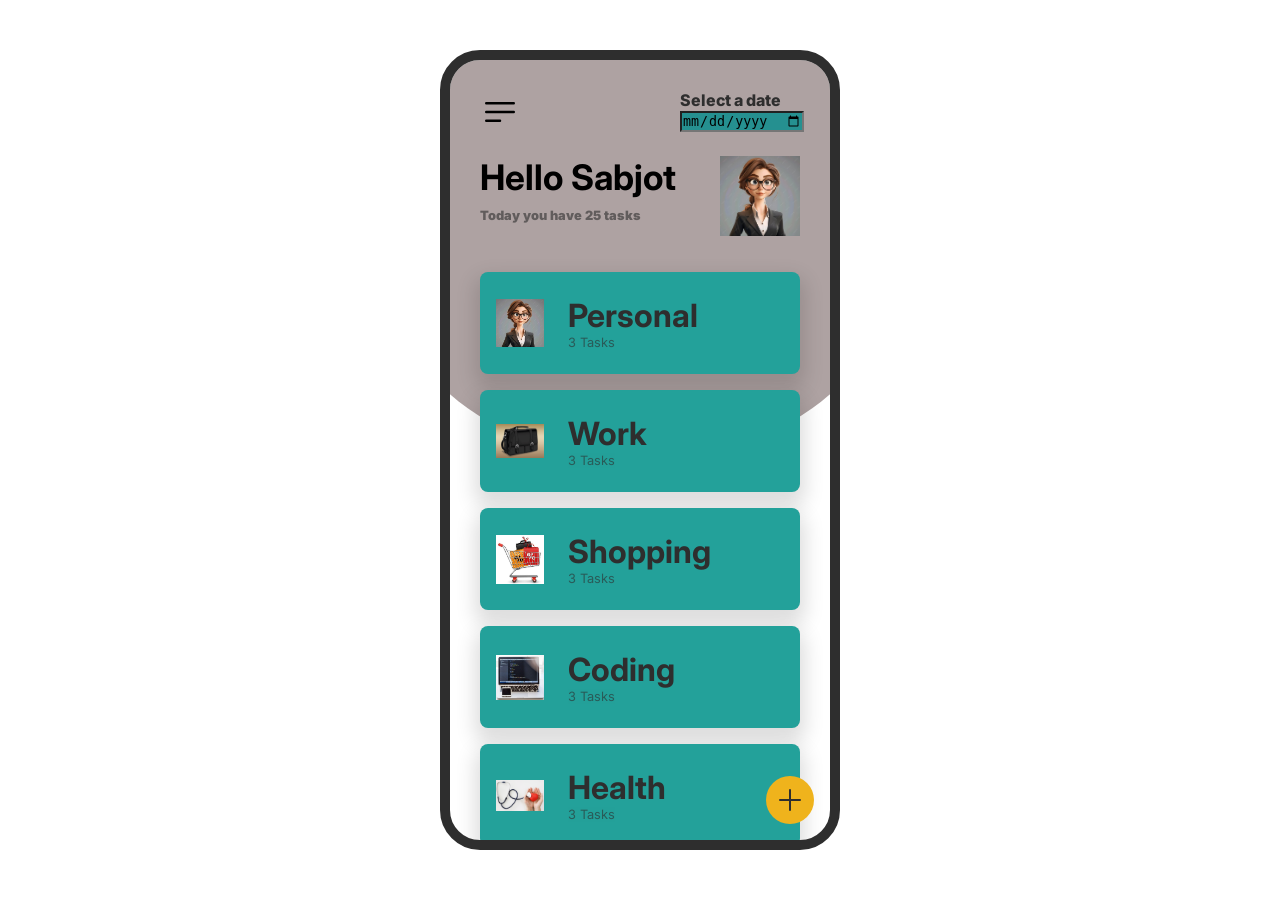
==== index.html @ fccd9f41 "first commit" ====
<!DOCTYPE html>
<html lang="en">
<head>
    <meta charset="UTF-8">
    <meta name="viewport" content="width=device-width, initial-scale=1.0">
    <link rel="stylesheet" href="style.css">
    <title>To Do List App</title>
</head>
<body>
    <div class="wrapper show category">
        <div class="screen-backdrop"></div>
        <div class="screen home-screen">
            <div class="head-wrapper">
                <label class="taskdate">Select a date</label>
                <input type="date" id="taskdate" name="taskdate" class ="date-picker"> 
                <div class="menu-btn">
                    <svg
                      xmlns="http://www.w3.org/2000/svg"
                      fill="none"
                      viewBox="0 0 24 24"
                      stroke-width="1.5"
                      stroke="currentcolor"
                      class="w-6 h-6"
                    >
                      <path
                        stroke-linecap="round" 
                        stroke-linejoin="round" 
                        d="M3.75 6.75h16.5M3.75 12h16.5m-16.5 5.25H12"
                       />
                    </svg>
                </div>
                <div class="welcome">
                    <div class="content">
                        <h1>Hello Sabjot</h1>
                        <p>Today you have <span class="totalTasks">5</span> tasks</p>
                    </div>
                    <div class="img">
                        <div class="backdrop"></div>
                        <img src="girl image.jpg " alt=""/>
            </div>    
        </div>    
        </div>
        <!--- Categories -->
        <div class="categories-wrapper">
            <div class="categories">
                <div class="category">
                    <div class ="left">
                        <img src="https://img.freepik.com/premium-photo/cartoon-image-girl-wearing-glasses-suit_1026950-75979.jpg?w=740" alt="">
                        <div class="content">
                            <h1>Personal</h1>
                            <p> 5  Tasks</p>

                        </div>
                    </div>
                    <div class="options">
                        <div class="toggle-btn">
                            <svg
                               xmlns="http://www.w3.org/2000/svg"
                               fill="none"
                               viewBox="0 0 24 24"
                               stroke-width="1.5"
                               stroke="currentcolor"
                               class="w-6 h-6"
                            >
                              <path
                                stroke-linecap="round"
                                stroke-linejoin="round"
                                d="M12 6.75a.75.75 0 110-1.5.75.75 0 010
                                1.5zM12 12.75a.75.75 0 110-1.5.75.75 0
                                010 1.5zM12 18.75a.75.75 0 110-1.5.75.75
                                0 010 1.5z"
                              />
                             </svg>
                        </div>
                    </div>
            </div>  
                </div>
        </div>
        </div>
    <!-- task screen -->
     <div class="screen category-screen">
        <div class="head-wrapper">
            <div class="back-btn">
                <svg
                  xmlns="http://www.w3.org/2000/svg"
                  fill="none"
                  viewBox="0 0 24 24"
                  stroke-width="1.5"
                  stroke="currentcolor"
                  class="w-6 h-6"
                 >
                  <path
                  stroke-linecap="round"
                  stroke-linejoin="round"
                  d="M6.75 15.75L3 12m0 0l3.75-3.75M3 12h18"
                  />
                </svg>
            </div>
            <div class="options">
                <svg
                  xmlns="http://www.w3.org/2000/svg"
                  fill="none"
                  viewBox="0 0 24 24"
                  stroke-width="1.5"
                  stroke="currentcolor"
                  class="w-6 h-6"
                >
                  <path
                    stroke-linecap="round"
                    stroke-linejoin="round"
                    d="M12 6.75a.75.75 0 110-1.5.75.75 0 010
                    1.5zM12 12.75a.75.75 0 110-1.5.75.75 0
                    010 1.5zM12 18.75a.75.75 0 110-1.5.75.75
                    0 010 1.5z"
                    />
                </svg>
            </div>
        </div>
        <div class="category-details">
            <img src="https://cdn.pixabay.com/photo/2021/08/23/07/40/dollar-6566982_1280.jpg " alt=" " height="80px" width="80px" id="category-img">
            <div class="details">
                <p class="category-tasks">8 tasks</p>
                <h1 class="category-title">Personal</h1>
            </div> 
        </div>
        <div class="tasks-wrapper">
            <div class="tasks">
                <div class="task-wrapper">
                    <label for="task" class="task">
                        <input type="checkbox" name="" id="task">
                        <span class="checkmark">
                            <svg
                              xmlns="http://www.w3.org/2000/svg"
                              fill="none"
                              viewbox="0 0 24 24"
                              stroke-width="1.5"
                              stroke="currentcolor"
                              class="w-6 h-6"
                            >
                              <path
                                stoke-linecap="round"
                                stroke-linejoin="round"
                                d="M4.5 12.75l6 6 9-13.5"
                                />
                            </svg>
                        </span>
                        <p> buy a new car </p>

                    </label>
                    <div class="delete">
                        <svg
                          xmlns="http://www.w3.org/2000/svg"
                          fill="none"
                          viewBox="0 0 24 24"
                          stroke-width="1.5"
                          stroke="currentColor"
                          class="w-6 h-6"
                          >
                          <path
                            stroke-linecap="round"
                            stroke-linejoin="round"
                            d="M14.74 9l-.346 9m-4.788 0L9.26 9m9.968-3.21c.342.052.682.107 1.022.166m-1.022-.165L18.16 19.673a2.25 2.25 0 01-2.244 2.077H8.084a2.25 2.25 0 01-2.244-2.077L4.772 5.79m14.456 0a48.108 48.108 0 00-3.478-.397m-12 .562c.34-.059.68-.114 1.022-.165m0 0a48.11 48.11 0 013.478-.397m7.5 0v-.916c0-1.18-.91-2.164-2.09-2.201a51.964 51.964 0 00-3.32 0c-1.18.037-2.09 1.022-2.09 2.201v.916m7.5 0a48.667 48.667 0 00-7.5 0"
                         />
                        </svg>
                    </div>
                </div>
            </div>
         </div>
    </div>

    <!-- add task -->
     <div class="add-task-btn">
        <svg 
          xmlns="http://www.w3.org/2000/svg"
          fill="none"
          viewBox="0 0 24 24"
          stroke-width="1.5"
          stroke="currentColor"
          class="w-6 h-6"
        >
         <path
         stroke-linecap="round"
         stroke-linejoin="round"
         d="M12 4.5v15m7.5-7.5h-15"
         />
        </svg>
     </div>
     <!-- backdrop -->
      <div class="black-backdrop"></div>

     <!-- add task form -->
      <div class="add-task">
        <div class="add-task-backdrop"></div>
        <h1 class="heading">Add Task</h1>
        <div class="input-group">
            <label for="task-input">Task</label>
            <input type="text" id="task-input" required/>
        </div>
        <div class="input-group">
            <label for="category-select">category</label>
            <select name="" id="category-select">
                <option value="personal">Personal</option>
            </select>
        </div>
        <div class="btns">
            <button class="cancel-btn">Cancel</button>
            <button class="add-btn">Add</button>   

        </div>
        </div>
      </div>
      </div>
     </div>
    </div>
    <script src="script.js"></script>
</body>
</html>
---- style.css ----
@import url(https://fonts.googleapis.com/css?family=Inter:100,200,300,regular,500,600,700,800,900);

*{
    margin: 0%;
    padding:0%;
    box-sizing: border-box;
}
::-webkit-scrollbar{
    width: 0;
}
body{
    min-height: 100vh;
    color:#2e2e2e;
    background-color: #fff;
    display: flex;
    align-items: center;
    justify-content: center;
    font-family: "Inter",sans-serif;
}
.wrapper{
    position: relative;
    height: 100vh;
    width: 100%;
    overflow: hidden;
    padding:30px 0;
    display: flex;
}
@media (min-width:768px) {
    .wrapper{
        height: 50rem;
        width:25rem;
        border-radius: 40px; 
        border:10px solid #2e2e2e;
        padding:30px 0;
    }
}
.wrapper .screen{
    flex:1;
    min-width:100%;
    transition:all 0.3s;
}
.wrapper.show-category .home-screen{
    transform:translateX(-100%);

}
.wrapper.show-category .category-screen{
    transform:translateX(-100%);
}
.wrapper.show-category .screen-backdrop{
    transform:translate(-50%,-60%);
}

.screen-backdrop{
    width:135%;
    height:25rem;
    position: absolute;
    top:0;
    left:50%;
    z-index:-1;
    transform:translateX(-50%);
    border-radius:0 0 50% 50%;
    background-color:rgb(174, 162, 162);
    transition: all 0.3s;  
}

.head-wrapper{
    padding:0 30px ;
}
.taskdate{
    margin-left:200px;
    font-weight: 800;
    font-size: 1rem;
}
.date-picker{
    margin-left: 200px;
    background-color: rgb(37, 144, 144);

}
.menu-btn{
    width: 2.5rem;
    cursor: pointer;
    color:black;
    margin-top: -40px;
}

.welcome{
    display:flex;
    justify-content: space-between;
    margin-top: 20px;
    color:black;

}
.welcome h1{
    font-size: 2.2rem;
}
.welcome p{
    font-weight:1000;
    color:#fff;
    margin-top: 10px;
    font-size: 2.2rem;
    
}

.welcome .img{
    position:relative;
}
.welcome .img img{
    width:5rem;
   /* border-radius: 50%;*/
}
.welcome .img .backdrop{
    position: absolute;
    top:0;
    left:40%;
    transform: translateX(-50%);
    width:3.8rem;
    height:4rem;
    border-radius: 50%;
    background-color: #fdfbe5;
    z-index:-1;

}
.categories-wrapper{
    margin-top:1rem;
    height:calc(100% - 8rem);
   /* background-color:rgb(235, 117, 117);*/
    padding:0 30px;
    padding-bottom: 20px;
    overflow: auto;
}
.categories{
    padding-top: 1rem;
    display: flex ;
    flex-direction:column;
    gap:1rem;
}
.categories .category{
    background-color:rgb(35, 161, 154);
    border-radius: 0.5rem;
    padding: 1.5rem 1rem;
    cursor: pointer;
    display: flex;
    justify-content: space-between;
    box-shadow: 0 10px 20px 5px #00000023;
    transition:all 0.3s
}
.categories .category:hover{
    transform: translateY(-5px);
    box-shadow: 0 10px 20px 5px #00000040;
}
.category .left{
    display: flex;
    gap:1.5rem ;
    align-items: center;
}
.category .left img{
    width: 3rem;
}
.categories .content h1 {
    font-size: 2rem;
}
.category .content p {
    color:#2e2e2e;
    font-size: 0.8rem;
    opacity: 0.6;
}
.category-tasks{
    font-weight: 700;
    font-size: 30px;
    color:rgb(202, 152, 24);

}
.category-title{
    color:maroon;
}
.category .options{
    opacity:0;
    visibility: hidden;
    transition:all 0.3s;
}
.category:hover .options{
    opacity:1;
    visibility: visible;

}
.category .toggle-btn{
    width:2rem;
    cursor: pointer;
    opacity:0.6;

}
/* tasks screen*/
.category-screen .head-wrapper{
    display: flex;
    justify-content: space-between;
    align-items: center;
}
.category-screen .head-wrapper svg{
    width: 2rem;
    cursor:pointer;
    color: #2e2e2e;
}
.category-details{
    padding:0 30px;
    margin-top: 7rem;
    display:flex;
    align-items:center;
    gap:1rem;

}
/*.tasks-wrapper{
    background-color:lightpink;
    border-radius: 10%;
};*/

.category-details img{
    width: 5rem;
    height: 5rem;
}
.category-details .details p{
    opacity:0.6;
}
/* tasks*/
.tasks-wrapper{
    padding:0 30px;
    margin-top:1rem;
    height:calc(100% - 12rem);
    padding-bottom:20px;
    overflow:auto;
}

.no-tasks{
    margin-top: 5rem;
    text-align: center;
    font-size: 1.5rem;
    opacity:0.6;
}
.tasks{
    padding-top: 1rem;
    display: flex;
    flex-direction: column;
    gap: 1rem;
}
.task-wrapper{
    display: flex;
    justify-content: space-between;
    align-items:center;
}
.task{
    display: flex;
    gap:0.5rem;
    align-items: center;
    font-size: 0.7rem;
    font-weight: 800;
    width: max-content;
    cursor: pointer;
}
.task input{
    display: none;
}

.task .checkmark{
    width:1rem;
    height:1rem;
    border-radius:40%;
    border:3px solid #2e2e2e;
    display:flex;
    align-items: center;
    justify-content: center;
    margin-left: -20px;

}
.task .checkmark svg{
    width:1rem;
    color:#2e2e2e;  
    opacity:0;
    transition:all 0.3s; 
}
.task:hover .checkmark svg{
    opacity:1;

}
.task .checkmark svg path{
    stroke-width:3;
}
.task input:checked~.checkmark{
    background-color: #2e2e2e;

}
.task input:checked~.checkmark svg{
    opacity:1;
    color:#fff;
}
.task input:checked~p{
    text-decoration: line-through;
    opacity: 0.6;
}
.task-wrapper .delete{
    min-width: 2rem;
    height: 2rem;
    padding: 0.5rem;
    border-radius: 50%;
    color:#2e2e2e;
    cursor:pointer;
    background-color:rgba(0, 0, 0, 0.031);
    opacity:0;
    visibility: hidden;
    transition: all 0.3s;

}
.task-wrapper:hover .delete{
    visibility:hidden;
    opacity: 1;

}
.task-wrapper .delete:hover{
    visibility: visible;
    opacity:1;

}
.task-wrapper .delete:hover{
    color: red;
    background-color:rgba(0, 0, 0, 0.1) ;
}
/* add task*/
.add-task-btn{
    position: absolute;
    bottom: 1rem;
    right: 1rem;
    width: 3rem;
    height: 3rem;
    border-radius: 50%;
    cursor: pointer;
    display: flex;
    align-self: center;
    justify-content: center;
    background-color:rgb(239, 179, 28);
    transition: all 0.3s;

}
.add-task-btn.active{
    z-index:1;
    bottom:20rem;
    transform:rotate(45deg);

}
.add-task-btn:hover{
    transform: scale(1.1);
}
.add-task-btn svg{
    width:2rem;
    color:#2e2e2e;
}
.add-task{
    position: absolute;
    bottom: -100%;
    left: 0;
    width:100%;
    padding:20px 30px;
    transition: all 0.3s;
}


.add-task.active{
    bottom:0;
}
.add-task .heading{
    font-size: 2rem;
    margin-bottom: 4.5rem;
    display: flex;
    align-items: center;
    justify-content: center;
    font-weight: 800;
    
}
.input-group{
    position: relative;
    margin-bottom: 20px;
}

.input-group input,
.input-group label{
    display: block;
    width: 100%;


}
#category-select{
  /*  background-color:;*/
    font-weight: 700;
    font-size: 20px;
}
#task-input{
  /*  background-color:;*/
    font-size: 20px;
}

.input-group input,
.input-group select{
    width:100%;
    border:3px solid #2e2e2e;
    border-radius: 10px;
    padding:10px;
    font-size:20px;

}
.input-group label{
    width:max-content;
    padding:0 50px;
    margin-top:5px;
    font-size: 20px;
    color:black;
    margin-bottom: 5px;
}
.btns{
    display: flex;
    gap:1rem;
    justify-content: flex-end;
    align-items: center;

}
.btns button{
    z-index:2;
    padding:10px 20px;
    border-radius:10px;
    border:3px solid black;
    outline:none;
    font-size: 18px;
    font-weight: 600;
    cursor:pointer;
    
}
.btns button.add-btn{
    background-color: #79c5f4;
    color:#2e2e2e

}
.btns button.cancel-btn{
    background-color:rgb(207, 78, 104);

}
.add-task-backdrop{
    position: absolute;
    bottom:0;
    left:50%;
    transform: translateX(-50%);
    width:135%;
    height: 20rem;
    border-radius: 50% 50% 0 0;
  /*  background-color:;*/
   /* border-top:1px solid red;*/

}
.black-backdrop{
    position: absolute;
    top:0;
    left:0;
    width:100%;
    height:100%;
    backdrop-filter: blur(5px);
    background-color: #00000023;
    opacity:0;
    visibility: hidden;
    transition: all 0.3s;

}

.black-backdrop.active{
    opacity:1;
    visibility:visible;
}
.delete{
    height:15px;
    width:15px;
    color: crimson; 
    margin-left: 330px;
    margin-top: -18px;

}
.delete:hover{
    visibility: visible;
    opacity:1;
    cursor: pointer;
}
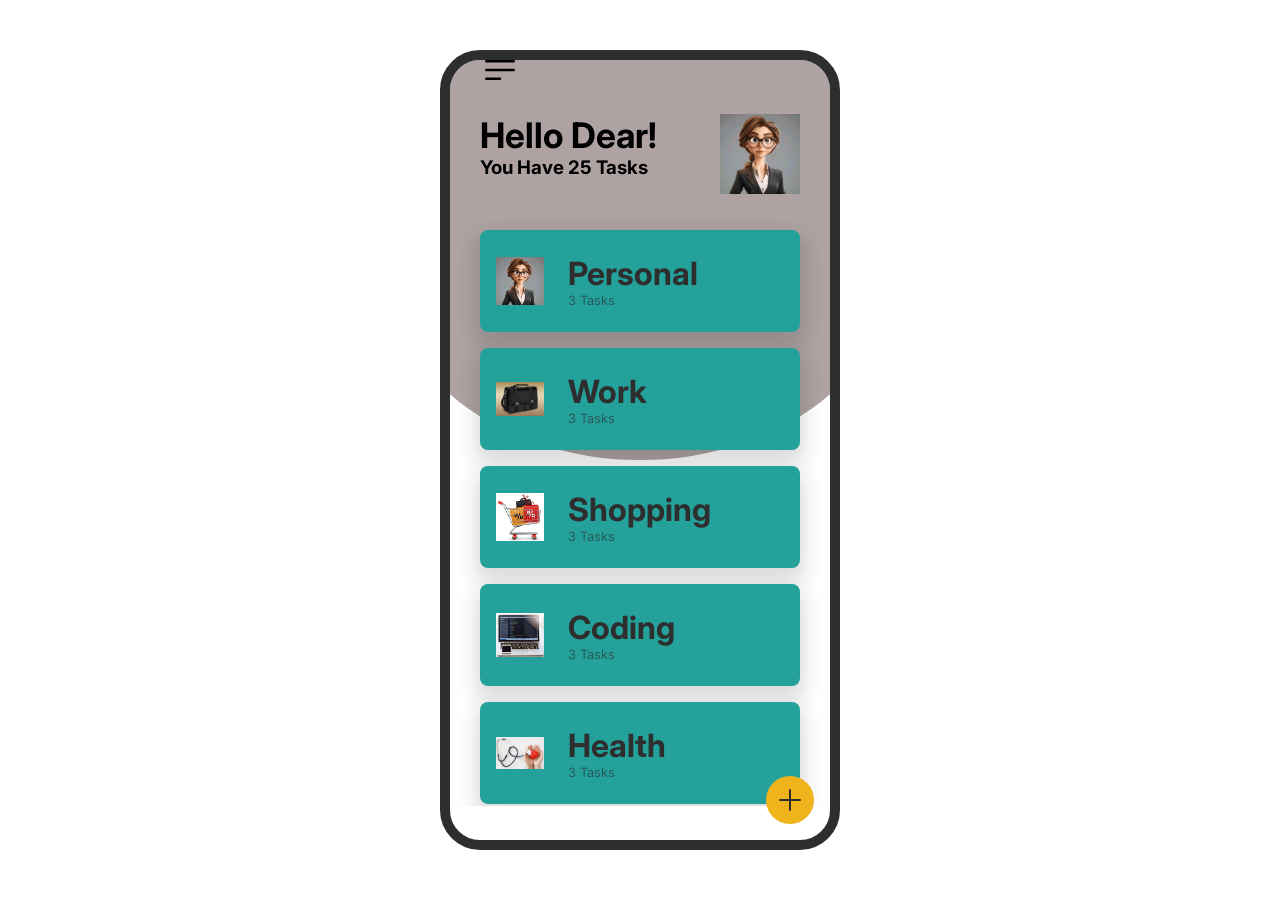
==== commit c6615c37: "Update index.html Signed-off-by: SabjotSampla <sabjotsampla03@gmail.com>" ====
--- a/index.html
+++ b/index.html
@@ -10,9 +10,7 @@
     <div class="wrapper show category">
         <div class="screen-backdrop"></div>
         <div class="screen home-screen">
-            <div class="head-wrapper">
-                <label class="taskdate">Select a date</label>
-                <input type="date" id="taskdate" name="taskdate" class ="date-picker"> 
+            <div class="head-wrapper"> 
                 <div class="menu-btn">
                     <svg
                       xmlns="http://www.w3.org/2000/svg"
@@ -31,8 +29,8 @@
                 </div>
                 <div class="welcome">
                     <div class="content">
-                        <h1>Hello Sabjot</h1>
-                        <p>Today you have <span class="totalTasks">5</span> tasks</p>
+                        <h1>Hello Dear!</h1>
+                        <h3> You Have <span class="totalTasks">5</span> Tasks</h3>
                     </div>
                     <div class="img">
                         <div class="backdrop"></div>
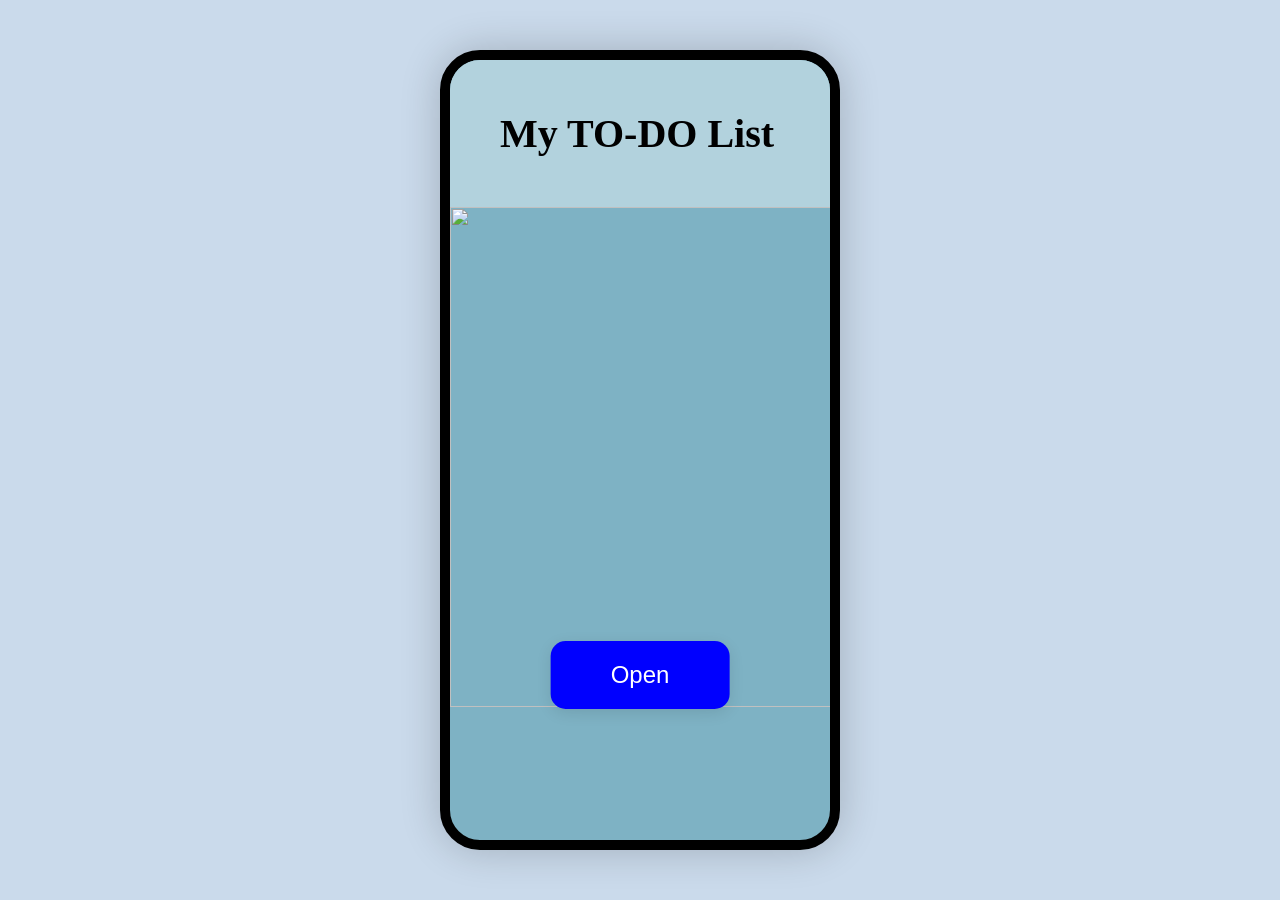
==== commit 1659ec4a: "Rename index2.html to index.html Signed-off-by: SabjotSampla <sabjotsampla03@gmail.com>" ====
--- a/index.html
+++ b/index.html
@@ -1,220 +1,97 @@
 <!DOCTYPE html>
 <html lang="en">
+
 <head>
     <meta charset="UTF-8">
     <meta name="viewport" content="width=device-width, initial-scale=1.0">
-    <link rel="stylesheet" href="style.css">
-    <title>To Do List App</title>
+    <title>Phone Outline</title>
+    
+    <style>
+        * {
+            margin: 0;
+            padding: 0;
+            box-sizing: border-box;
+        }
+
+        body {
+            min-height: 100vh;
+            display: flex;
+            justify-content: center;
+            align-items: center;
+            background: rgb(202, 218, 235);
+            font-family: Arial, sans-serif;
+        }
+        @media(min-width:768px){
+
+        .phone-container {
+            width:25rem ;
+            height: 50rem;
+            background:rgb(126, 178, 196);
+            border-radius: 40px;
+           /* padding: 20px;*/
+            border: solid black 10px;
+            /* display: flex;
+            justify-content: center;
+            align-items: center; */
+            box-shadow: 0 0 40px rgba(0, 0, 0, 0.2);
+            overflow: hidden;
+        }
+    }
+
+        img{
+            height:500px;
+            width:400px;
+        
+        }
+        h1{
+            font-size: 40px;
+            font-family: 'Times New Roman', Times, serif;
+            font-weight: 800;
+            background-color: rgb(178, 210, 221);
+            padding:50px;
+            
+        }
+
+        .open-button {
+            position: absolute;
+            top: 75%;
+            left: 50%;
+            transform: translate(-50%, -50%);
+            padding: 20px 60px;
+            font-size: 24px;
+            border: none;
+            border-radius: 15px;
+            background:blue;
+            color: white;
+            cursor: pointer;
+            box-shadow: 0 4px 15px rgba(0, 0, 0, 0.1);
+            transition: all 0.3s ease;
+        }
+
+        .open-button:hover {
+            transform: translate(-50%, -52%);
+            box-shadow: 0 6px 20px rgba(0, 0, 0, 0.2);
+            background: rgb(184, 70, 87);
+        }
+
+        .open-button:active {
+            transform: translate(-50%, -50%);
+            box-shadow: 0 2px 10px rgba(0, 0, 0, 0.1);
+        }
+    </style>
 </head>
+
 <body>
-    <div class="wrapper show category">
-        <div class="screen-backdrop"></div>
-        <div class="screen home-screen">
-            <div class="head-wrapper"> 
-                <div class="menu-btn">
-                    <svg
-                      xmlns="http://www.w3.org/2000/svg"
-                      fill="none"
-                      viewBox="0 0 24 24"
-                      stroke-width="1.5"
-                      stroke="currentcolor"
-                      class="w-6 h-6"
-                    >
-                      <path
-                        stroke-linecap="round" 
-                        stroke-linejoin="round" 
-                        d="M3.75 6.75h16.5M3.75 12h16.5m-16.5 5.25H12"
-                       />
-                    </svg>
-                </div>
-                <div class="welcome">
-                    <div class="content">
-                        <h1>Hello Dear!</h1>
-                        <h3> You Have <span class="totalTasks">5</span> Tasks</h3>
-                    </div>
-                    <div class="img">
-                        <div class="backdrop"></div>
-                        <img src="girl image.jpg " alt=""/>
-            </div>    
-        </div>    
-        </div>
-        <!--- Categories -->
-        <div class="categories-wrapper">
-            <div class="categories">
-                <div class="category">
-                    <div class ="left">
-                        <img src="https://img.freepik.com/premium-photo/cartoon-image-girl-wearing-glasses-suit_1026950-75979.jpg?w=740" alt="">
-                        <div class="content">
-                            <h1>Personal</h1>
-                            <p> 5  Tasks</p>
+    <div class="phone-container">
+        
+        <form action="./index.html" method="GET">
+            <button class="open-button">Open</button>
+        </form>
+        <h1> My TO-DO List </h1>
+        <img src="https://plus.unsplash.com/premium_photo-1681487870238-4a2dfddc6bcb?w=1000&auto=format&fit=crop&q=60&ixlib=rb-4.0.3&ixid=M3wxMjA3fDB8MHxzZWFyY2h8MXx8dG8lMjBkbyUyMGxpc3R8ZW58MHx8MHx8fDA%3D" alt="">
+        
+        
+    </div>
+</body>
 
-                        </div>
-                    </div>
-                    <div class="options">
-                        <div class="toggle-btn">
-                            <svg
-                               xmlns="http://www.w3.org/2000/svg"
-                               fill="none"
-                               viewBox="0 0 24 24"
-                               stroke-width="1.5"
-                               stroke="currentcolor"
-                               class="w-6 h-6"
-                            >
-                              <path
-                                stroke-linecap="round"
-                                stroke-linejoin="round"
-                                d="M12 6.75a.75.75 0 110-1.5.75.75 0 010
-                                1.5zM12 12.75a.75.75 0 110-1.5.75.75 0
-                                010 1.5zM12 18.75a.75.75 0 110-1.5.75.75
-                                0 010 1.5z"
-                              />
-                             </svg>
-                        </div>
-                    </div>
-            </div>  
-                </div>
-        </div>
-        </div>
-    <!-- task screen -->
-     <div class="screen category-screen">
-        <div class="head-wrapper">
-            <div class="back-btn">
-                <svg
-                  xmlns="http://www.w3.org/2000/svg"
-                  fill="none"
-                  viewBox="0 0 24 24"
-                  stroke-width="1.5"
-                  stroke="currentcolor"
-                  class="w-6 h-6"
-                 >
-                  <path
-                  stroke-linecap="round"
-                  stroke-linejoin="round"
-                  d="M6.75 15.75L3 12m0 0l3.75-3.75M3 12h18"
-                  />
-                </svg>
-            </div>
-            <div class="options">
-                <svg
-                  xmlns="http://www.w3.org/2000/svg"
-                  fill="none"
-                  viewBox="0 0 24 24"
-                  stroke-width="1.5"
-                  stroke="currentcolor"
-                  class="w-6 h-6"
-                >
-                  <path
-                    stroke-linecap="round"
-                    stroke-linejoin="round"
-                    d="M12 6.75a.75.75 0 110-1.5.75.75 0 010
-                    1.5zM12 12.75a.75.75 0 110-1.5.75.75 0
-                    010 1.5zM12 18.75a.75.75 0 110-1.5.75.75
-                    0 010 1.5z"
-                    />
-                </svg>
-            </div>
-        </div>
-        <div class="category-details">
-            <img src="https://cdn.pixabay.com/photo/2021/08/23/07/40/dollar-6566982_1280.jpg " alt=" " height="80px" width="80px" id="category-img">
-            <div class="details">
-                <p class="category-tasks">8 tasks</p>
-                <h1 class="category-title">Personal</h1>
-            </div> 
-        </div>
-        <div class="tasks-wrapper">
-            <div class="tasks">
-                <div class="task-wrapper">
-                    <label for="task" class="task">
-                        <input type="checkbox" name="" id="task">
-                        <span class="checkmark">
-                            <svg
-                              xmlns="http://www.w3.org/2000/svg"
-                              fill="none"
-                              viewbox="0 0 24 24"
-                              stroke-width="1.5"
-                              stroke="currentcolor"
-                              class="w-6 h-6"
-                            >
-                              <path
-                                stoke-linecap="round"
-                                stroke-linejoin="round"
-                                d="M4.5 12.75l6 6 9-13.5"
-                                />
-                            </svg>
-                        </span>
-                        <p> buy a new car </p>
-
-                    </label>
-                    <div class="delete">
-                        <svg
-                          xmlns="http://www.w3.org/2000/svg"
-                          fill="none"
-                          viewBox="0 0 24 24"
-                          stroke-width="1.5"
-                          stroke="currentColor"
-                          class="w-6 h-6"
-                          >
-                          <path
-                            stroke-linecap="round"
-                            stroke-linejoin="round"
-                            d="M14.74 9l-.346 9m-4.788 0L9.26 9m9.968-3.21c.342.052.682.107 1.022.166m-1.022-.165L18.16 19.673a2.25 2.25 0 01-2.244 2.077H8.084a2.25 2.25 0 01-2.244-2.077L4.772 5.79m14.456 0a48.108 48.108 0 00-3.478-.397m-12 .562c.34-.059.68-.114 1.022-.165m0 0a48.11 48.11 0 013.478-.397m7.5 0v-.916c0-1.18-.91-2.164-2.09-2.201a51.964 51.964 0 00-3.32 0c-1.18.037-2.09 1.022-2.09 2.201v.916m7.5 0a48.667 48.667 0 00-7.5 0"
-                         />
-                        </svg>
-                    </div>
-                </div>
-            </div>
-         </div>
-    </div>
-
-    <!-- add task -->
-     <div class="add-task-btn">
-        <svg 
-          xmlns="http://www.w3.org/2000/svg"
-          fill="none"
-          viewBox="0 0 24 24"
-          stroke-width="1.5"
-          stroke="currentColor"
-          class="w-6 h-6"
-        >
-         <path
-         stroke-linecap="round"
-         stroke-linejoin="round"
-         d="M12 4.5v15m7.5-7.5h-15"
-         />
-        </svg>
-     </div>
-     <!-- backdrop -->
-      <div class="black-backdrop"></div>
-
-     <!-- add task form -->
-      <div class="add-task">
-        <div class="add-task-backdrop"></div>
-        <h1 class="heading">Add Task</h1>
-        <div class="input-group">
-            <label for="task-input">Task</label>
-            <input type="text" id="task-input" required/>
-        </div>
-        <div class="input-group">
-            <label for="category-select">category</label>
-            <select name="" id="category-select">
-                <option value="personal">Personal</option>
-            </select>
-        </div>
-        <div class="btns">
-            <button class="cancel-btn">Cancel</button>
-            <button class="add-btn">Add</button>   
-
-        </div>
-        </div>
-      </div>
-      </div>
-     </div>
-    </div>
-    <script src="script.js"></script>
-</body>
 </html>
-
-
-
-
-
